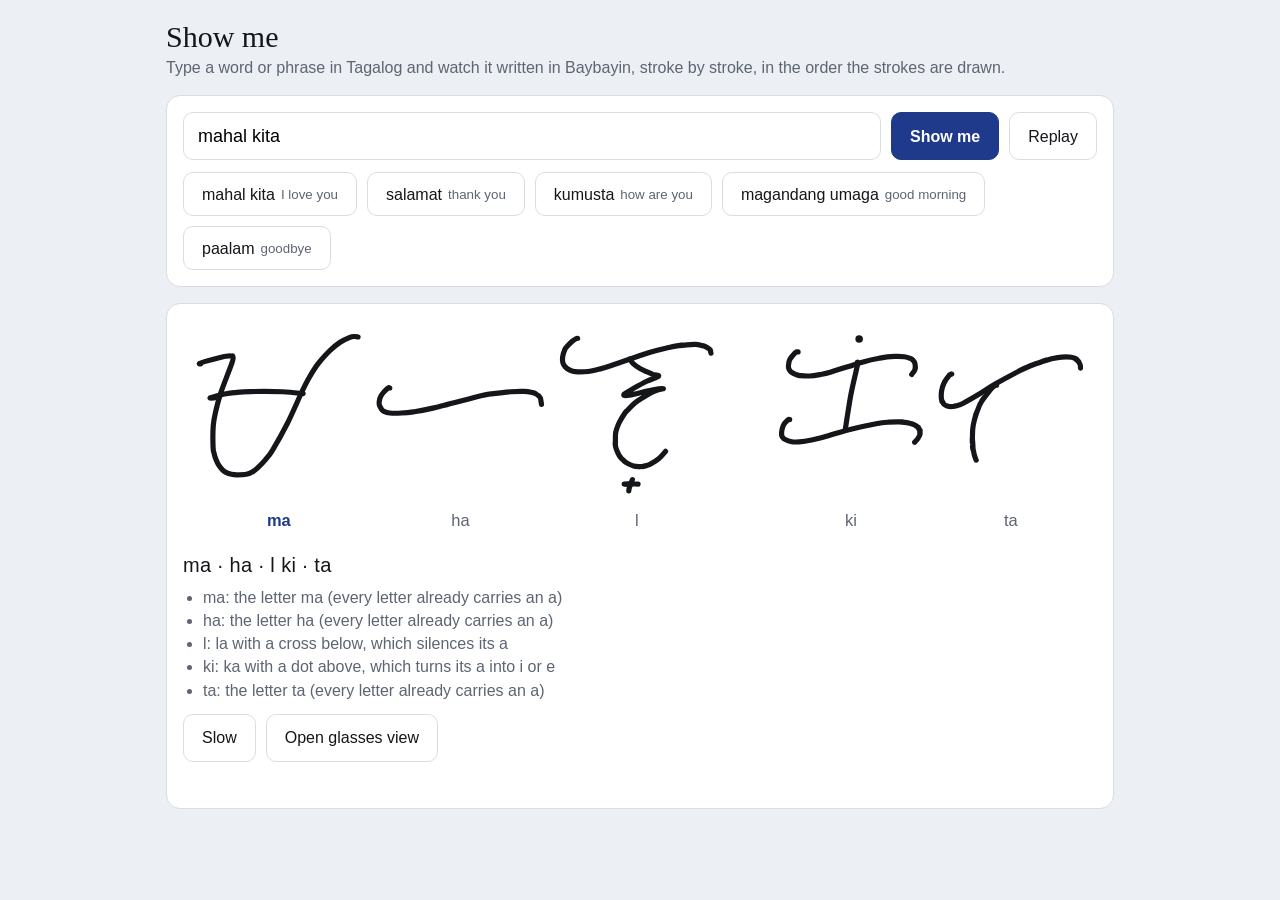
==== animate.html @ d92721c3 "Glasses try screen: big code, Marina's pairing note, Check my work" ====
<!doctype html>
<html lang="en">
<head>
<meta charset="utf-8">
<meta name="viewport" content="width=device-width, initial-scale=1, viewport-fit=cover">
<title>Sulat · Show me</title>
<script>
  // Runs before anything is drawn, so the glasses never flash the light page layout.
  if (/[?&]view=glasses(&|$)/.test(window.location.search)) { document.documentElement.className += ' glasses'; }
</script>
<style>
  :root {
    --page: #eceff3;
    --card: #ffffff;
    --ink: #14161a;
    --quiet: #5d6572;
    --line: #d9dde3;
    --accent: #1f3a8a;
  }
  * { box-sizing: border-box; }
  html, body { margin: 0; }
  body {
    background: var(--page);
    color: var(--ink);
    font: 16px/1.45 -apple-system, BlinkMacSystemFont, "Segoe UI", Roboto, Helvetica, Arial, sans-serif;
  }
  .wrap {
    max-width: 980px;
    margin: 0 auto;
    padding: 16px;
    padding-left: max(16px, env(safe-area-inset-left));
    padding-right: max(16px, env(safe-area-inset-right));
  }
  h1 { margin: 4px 0 2px; font: 400 30px Georgia, "Times New Roman", serif; }
  .lede { margin: 0 0 16px; color: var(--quiet); }
  .card { background: var(--card); border: 1px solid var(--line); border-radius: 14px; padding: 16px; margin-bottom: 16px; }
  .row { display: flex; flex-wrap: wrap; gap: 10px; align-items: center; }
  input[type="text"] {
    flex: 1 1 260px;
    min-height: 48px;
    padding: 0 14px;
    font: inherit;
    font-size: 18px;
    border: 1px solid var(--line);
    border-radius: 10px;
  }
  button, .btn {
    font: inherit;
    min-height: 48px;
    padding: 0 18px;
    border-radius: 10px;
    border: 1px solid var(--line);
    background: #fff;
    color: var(--ink);
    cursor: pointer;
    text-decoration: none;
    display: inline-flex;
    align-items: center;
    touch-action: manipulation;
  }
  button.primary { background: var(--accent); border-color: var(--accent); color: #fff; font-weight: 600; }
  button[aria-pressed="true"] { box-shadow: inset 0 0 0 2px var(--accent); border-color: var(--accent); }
  button:focus-visible, input:focus-visible, .btn:focus-visible { outline: 3px solid var(--accent); outline-offset: 2px; }
  .starters { margin-top: 12px; }
  .starters button { min-height: 44px; }
  .starters small { color: var(--quiet); margin-left: 6px; }
  #stage svg { display: block; width: 100%; height: auto; max-height: 340px; color: var(--ink); }
  #stage .label { fill: var(--quiet); font-family: -apple-system, Helvetica, Arial, sans-serif; }
  #stage .label.active { fill: var(--accent); font-weight: 700; }
  #syllables { margin: 12px 0 4px; font-size: 20px; letter-spacing: 0.02em; }
  #breakdown { margin: 6px 0 0; padding-left: 20px; color: var(--quiet); }
  #status { min-height: 1.4em; color: var(--quiet); margin: 8px 0 0; }

  /* Glasses view: 600x600, black is see-through on the Display. Lines, not fills.
     Fonts are local files so Show me never needs the network beyond the pack. */
  @font-face { font-family: 'Figtree'; src: url('fonts/figtree.woff2') format('woff2'); font-weight: 300 900; font-display: swap; }
  @font-face { font-family: 'Caveat'; src: url('fonts/caveat.woff2') format('woff2'); font-weight: 400 700; font-display: swap; }
  html.glasses, html.glasses body { background: #000; color: #F5ECD7; }
  html.glasses .wrap { display: none; }
  #lens { display: none; }
  html.glasses #lens {
    display: flex;
    flex-direction: column;
    justify-content: space-between;
    gap: 10px;
    box-sizing: border-box;
    width: min(100vw, 600px);
    height: min(100vh, 600px);
    margin: 0 auto;
    padding: 22px 30px;
    font-family: Figtree, system-ui, -apple-system, "Segoe UI", sans-serif;
    color: #F5ECD7;
  }
  #lensTop { display: flex; justify-content: space-between; align-items: center; min-height: 40px; }
  #lensLogo { height: 40px; width: auto; display: block; opacity: 0.92; }
  #lensGloss { font-size: 20px; white-space: nowrap; }
  #lensPhrase { color: #FFFFFF; font-weight: 700; text-transform: uppercase; letter-spacing: 0.04em; }
  #lensGloss .sep { margin: 0 10px; color: rgba(245,236,215,0.45); }
  #lensMeaning { color: rgba(245,236,215,0.75); }
  #lensChips { display: flex; justify-content: center; align-items: center; gap: 6px; }
  .chip {
    height: 38px; min-width: 38px; padding: 0 8px; box-sizing: border-box; border-radius: 9px;
    display: flex; align-items: center; justify-content: center;
    font-size: 20px; font-weight: 600;
    border: 2px solid rgba(245,236,215,0.4); color: rgba(245,236,215,0.4);
  }
  .chip.done { border-color: #C5E3A1; color: #C5E3A1; }
  .chip.cur { border: 3px solid #F5ECD7; border-bottom: 6px solid #FF8E72; color: #F5ECD7; font-weight: 700; }
  .chipGap { width: 8px; flex: none; }
  #lensWord { font-size: 30px; font-weight: 600; text-wrap: balance; }
  #lensCount { font-size: 24px; }
  #lensStage { flex: 1 1 auto; min-height: 0; display: flex; align-items: center; justify-content: center; }
  #lensStage svg { display: block; width: 100%; height: 100%; max-height: 280px; color: #F5ECD7; }
  #lensStage .mark { color: #FF8E72; }
  #lensLabel { display: flex; flex-direction: column; align-items: center; gap: 4px; text-align: center; }
  #lensSyl { font-size: 44px; font-weight: 700; line-height: 1; color: #FFFFFF; }
  #lensNote { font-size: 22px; line-height: 1.3; color: rgba(245,236,215,0.88); min-height: 1.3em; }
  #lensNote .hl { color: #FF8E72; font-weight: 600; }
  #lensBottom { display: flex; justify-content: center; align-items: flex-start; gap: 12px; }
  .key, #lensReplay { width: 96px; display: flex; flex-direction: column; align-items: center; gap: 6px; }
  .key .cap, #lensReplay .cap {
    width: 64px; height: 40px; box-sizing: border-box; border-radius: 10px;
    display: flex; align-items: center; justify-content: center;
    font-size: 22px; color: #F5ECD7; border: 2px solid rgba(245,236,215,0.5);
    transition: border-color 0.15s, color 0.15s, box-shadow 0.15s;
  }
  #lensReplay .cap { font-size: 17px; font-weight: 700; }
  .key .lbl, #lensReplay .lbl { font-size: 18px; color: rgba(245,236,215,0.8); white-space: nowrap; transition: color 0.15s; }
  .key.off { visibility: hidden; }
  /* The one real button: Enter (or Neural Band Select) always presses it. */
  #lensReplay { background: transparent; border: 0; padding: 0; margin: 0; font: inherit; cursor: pointer; }
  #lensReplay:focus, #lensReplay:focus-visible { outline: none; }
  #lensReplay:disabled { opacity: 0.55; cursor: default; }
  /* Gold flashes on the key you just pressed. */
  .key.pressed .cap, #lensReplay.pressed .cap { border-color: #F6C85C; color: #F6C85C; box-shadow: 0 0 0 3px rgba(246,200,92,0.28); }
  .key.pressed .lbl, #lensReplay.pressed .lbl { color: #F6C85C; }
  /* Try screen: write it on paper, pair the phone, press Enter. */
  #lensWord .tok { color: #FF8E72; }
  #lensPair { display: none; align-items: flex-end; gap: 12px; }
  #lensPair img { width: 104px; height: auto; display: block; flex: none; }
  #lensPair p { margin: 0 0 12px; flex: 1; padding: 12px 16px; border: 2px solid #C5E3A1; border-radius: 20px 20px 20px 4px; font-size: 21px; line-height: 1.3; }
  #lensPair p span { display: block; white-space: nowrap; }
  #lensCode { display: none; justify-content: center; gap: 10px; }
  .digit { width: 84px; height: 96px; box-sizing: border-box; border: 3px solid #F5ECD7; border-radius: 14px; display: flex; align-items: center; justify-content: center; font-size: 64px; font-weight: 700; color: #FFFFFF; }
  #lensCode.long .digit { width: 58px; height: 80px; font-size: 44px; }
  #lens[data-mode="try"] #lensPair, #lens[data-mode="try"] #lensCode { display: flex; }
  #lens[data-mode="try"] #lensCount, #lens[data-mode="try"] #lensStage { display: none; }
  /* Each mode shows only what it needs. */
  #lens[data-mode="show"] #lensWord, #lens[data-mode="show"] #lensCount { display: none; }
  #lens:not([data-mode="show"]) #lensSyl { display: none; }
</style>
</head>
<body>
<div class="wrap">
  <h1>Show me</h1>
  <p class="lede">Type a word or phrase in Tagalog and watch it written in Baybayin, stroke by stroke, in the order the strokes are drawn.</p>

  <div class="card">
    <div class="row">
      <label for="phrase" style="position:absolute;left:-9999px">Phrase</label>
      <input id="phrase" type="text" value="mahal kita" autocomplete="off" autocapitalize="off" spellcheck="false">
      <button id="go" type="button" class="primary">Show me</button>
      <button id="replay" type="button">Replay</button>
    </div>
    <div class="row starters" id="starters"></div>
  </div>

  <div class="card">
    <div id="stage" aria-live="polite"></div>
    <p id="syllables"></p>
    <ul id="breakdown"></ul>
    <div class="row" style="margin-top:12px">
      <button id="slow" type="button" aria-pressed="false">Slow</button>
      <a id="lensLink" class="btn" href="#">Open glasses view</a>
    </div>
    <p id="status" role="status"></p>
  </div>
</div>

<div id="lens" aria-live="polite" data-mode="show">
  <div id="lensTop">
    <img id="lensLogo" src="img/wordmark-cream.png" alt="Sulat">
    <span id="lensGloss"><span id="lensPhrase"></span><span class="sep">|</span><span id="lensMeaning"></span></span>
  </div>
  <div id="lensChips" aria-label="Progress through the phrase"></div>
  <div id="lensWord"></div>
  <div id="lensCount"></div>
  <div id="lensPair">
    <img src="img/marina-lens.webp" alt="Marina">
    <p><span>Type this code on your phone.</span><span>When its camera is on, press Enter.</span></p>
  </div>
  <div id="lensCode" aria-label="Phone code"></div>
  <div id="lensStage"></div>
  <div id="lensLabel"><span id="lensSyl"></span><div id="lensNote"></div></div>
  <div id="lensBottom">
    <div class="key" id="keyUp"><span class="cap">&#8593;</span><span class="lbl">Phrases</span></div>
    <div class="key" id="keyDown"><span class="cap">&#8595;</span><span class="lbl">Write it</span></div>
    <div class="key" id="keyLeft"><span class="cap">&#8592;</span><span class="lbl">Prev</span></div>
    <button id="lensReplay" type="button"><span class="cap">Enter</span><span class="lbl" id="lensReplayLabel">Replay</span></button>
    <div class="key" id="keyRight"><span class="cap">&#8594;</span><span class="lbl">Next</span></div>
  </div>
  <div id="lensHint" hidden></div>
</div>

<script src="sulat-engine.js"></script>
<script>
(function () {
  'use strict';

  var STARTERS = [
    { text: 'mahal kita', en: 'I love you' },
    { text: 'salamat', en: 'thank you' },
    { text: 'kumusta', en: 'how are you' },
    { text: 'magandang umaga', en: 'good morning' },
    { text: 'paalam', en: 'goodbye' }
  ];

  // Built with Muse Code: Tagalog voice clips recorded by my mother.
  // Sound never blocks the lesson: a failed play is silently ignored.
  var AUDIO_PHRASES = { 'mahal kita': 1, salamat: 1, kumusta: 1, 'magandang umaga': 1, paalam: 1 };
  function playAudio(name) {
    try {
      var p = new Audio('audio/' + name + '.mp3').play();
      if (p && p.catch) { p.catch(function () { /* no sound: keep going */ }); }
    } catch (e) { /* audio unsupported: keep going */ }
  }
  function playPhrase(text) {
    var key = String(text || '').toLowerCase().trim().replace(/\s+/g, ' ');
    if (AUDIO_PHRASES[key]) { playAudio(key.replace(/ /g, '-')); }
  }
  var lastPhraseAudio = '';
  function playPhraseOnce(text) {
    var key = String(text || '').toLowerCase().trim().replace(/\s+/g, ' ');
    if (key && key !== lastPhraseAudio) { lastPhraseAudio = key; playPhrase(key); }
  }

  var params = new URLSearchParams(window.location.search);
  var glasses = params.get('view') === 'glasses';
  document.documentElement.classList.toggle('glasses', glasses);

  var $ = function (id) { return document.getElementById(id); };
  var input = $('phrase');
  if (params.get('text')) { input.value = params.get('text'); }

  var pack = null;
  var ctrl = null;
  var words = [];
  var unitIndex = 0;
  var speed = params.get('speed') === 'slow' ? 0.55 : (glasses ? 0.7 : 1);
  $('slow').setAttribute('aria-pressed', speed < 1 ? 'true' : 'false');

  function status(msg) { $('status').textContent = msg; }

  // Built with Muse Code: glasses loop. The lenses never touch the network for
  // anything but this room: they post a capture command, the desk phone answers.
  var lensMode = 'show'; // show | try | checking | verdict
  var lensTimer = 0;
  var pendingCmd = null;
  var tryTok = '';
  var roomCode = null;
  if (glasses) {
    var qroom = params.get('room');
    if (qroom && /^[A-Za-z0-9]{4,8}$/.test(qroom)) {
      roomCode = qroom.toUpperCase();
      try { window.localStorage.setItem('sulat.room', roomCode); } catch (e) { /* private mode */ }
    } else {
      try { roomCode = window.localStorage.getItem('sulat.room'); } catch (e) { roomCode = null; }
      if (roomCode) { roomCode = String(roomCode).toUpperCase(); }
      if (!roomCode || !/^[A-Z0-9]{4,8}$/.test(roomCode)) { roomCode = null; }
    }
    if (!roomCode) {
      roomCode = String(Math.floor(1000 + Math.random() * 9000));
      try { window.localStorage.setItem('sulat.room', roomCode); } catch (e) { /* private mode */ }
    }
  }

  function highlighter(labels) {
    return function (i) {
      labels().forEach(function (n, k) { n.classList.toggle('active', k === i); });
    };
  }

  function updateLensLink() {
    var q = new URLSearchParams({ view: 'glasses', text: input.value });
    if (speed < 1) { q.set('speed', 'slow'); }
    $('lensLink').href = '?' + q.toString();
  }

  function renderPhrase() {
    if (!pack) { return; }
    words = Sulat.syllabify(input.value);
    updateLensLink();
    if (!words.length) { $('stage').innerHTML = ''; $('syllables').textContent = ''; $('breakdown').innerHTML = ''; return; }
    var lay = Sulat.layout(pack, words);
    var c = null;
    c = Sulat.render($('stage'), pack, lay, {
      labels: true,
      ariaLabel: input.value + ' in Baybayin',
      onGlyph: highlighter(function () { return c ? c.labels : []; })
    });
    ctrl = c;

    $('syllables').textContent = words.map(function (w) {
      return w.tokens.map(function (t) { return t.text; }).join(' · ');
    }).join('   ');
    var list = $('breakdown');
    list.innerHTML = '';
    words.forEach(function (w) {
      w.tokens.forEach(function (t) {
        var li = document.createElement('li');
        li.textContent = Sulat.describe(t);
        list.appendChild(li);
      });
    });
    status(lay.missing.length ? 'Missing from the stroke pack: ' + lay.missing.join(', ') : '');
    ctrl.play({ speed: speed });
    playPhrase(input.value);
  }

  // On the glasses each syllable gets its own screen, so it stays large and learners can follow.
  function lensUnits() {
    var out = [];
    words.forEach(function (w, wi) {
      w.tokens.forEach(function (t) { out.push({ word: w.text, wi: wi, tok: t }); });
    });
    return out;
  }

  // Glasses header: the phrase's meaning, the syllable chips, and a plain note that highlights the mark.
  function glossFor(text) {
    var key = String(text || '').toLowerCase().trim().replace(/\s+/g, ' ');
    for (var k = 0; k < STARTERS.length; k++) { if (STARTERS[k].text === key) { return STARTERS[k].en; } }
    return '';
  }
  function renderChips(units, idx) {
    var box = $('lensChips');
    box.innerHTML = '';
    units.forEach(function (un, k) {
      if (k > 0 && un.wi !== units[k - 1].wi) {
        var gap = document.createElement('span');
        gap.className = 'chipGap';
        box.appendChild(gap);
      }
      var c = document.createElement('span');
      c.className = 'chip' + (k < idx ? ' done' : (k === idx ? ' cur' : ''));
      c.textContent = un.tok.text;
      box.appendChild(c);
    });
  }
  function noteHtml(tok) {
    var t = Sulat.describe(tok).replace(/^[^:]*:\s*/, '');
    return escLensTip(t).replace(/(dot above|dot below|cross below)/, '<span class="hl">$1</span>');
  }

  function renderLensUnit() {
    if (!pack) { return; }
    words = Sulat.syllabify(input.value);
    var units = lensUnits();
    if (!units.length) { return; }
    unitIndex = (unitIndex + units.length) % units.length;
    lensMode = 'show';
    clearTimeout(lensTimer);
    var u = units[unitIndex];
    $('lensWord').textContent = u.word;
    $('lensCount').textContent = (unitIndex + 1) + ' / ' + units.length;
    renderChips(units, unitIndex);
    $('lensPhrase').textContent = String(input.value || '').trim();
    $('lensMeaning').textContent = glossFor(input.value);
    $('lensGloss').querySelector('.sep').hidden = !glossFor(input.value);
    $('lensSyl').textContent = u.tok.text;
    $('lensNote').innerHTML = noteHtml(u.tok);
    var lay = Sulat.layout(pack, [{ text: u.tok.text, tokens: [u.tok] }], { pad: 90 });
    var lensInk = Math.max(26, Math.min(60, lay.viewBox[2] / 80));
    ctrl = Sulat.render($('lensStage'), pack, lay, {
      labels: false,
      ink: lensInk,
      dotInk: lensInk * 1.3,
      ariaLabel: u.tok.text + ' in Baybayin'
    });
    ctrl.play({ speed: speed });
    playPhraseOnce(input.value);
    setLensUI();
  }

  function replay() { if (ctrl) { ctrl.play({ speed: speed }); } playPhrase(input.value); }

  // Built with Muse Code: the Replay button follows the lens mode, so Enter
  // (or Neural Band Select) always presses the focused button for this screen.
  var LEGEND = {
    show: { up: 'Phrases', down: 'Write it', left: 'Prev', right: 'Next' },
    try: { up: 'Show me', down: '', left: 'Watch again', right: 'Next' },
    checking: { up: '', down: '', left: 'Back', right: '' },
    verdict: { up: '', down: '', left: 'Watch again', right: 'Next' }
  };
  function setKey(id, label) {
    var k = $(id);
    k.classList.toggle('off', !label);
    k.querySelector('.lbl').textContent = label || '';
  }
  var KEY_IDS = { ArrowUp: 'keyUp', ArrowDown: 'keyDown', ArrowLeft: 'keyLeft', ArrowRight: 'keyRight', Enter: 'lensReplay', ' ': 'lensReplay' };
  function flashKey(k) {
    var el = KEY_IDS[k] ? $(KEY_IDS[k]) : null;
    if (!el) { return; }
    el.classList.add('pressed');
    clearTimeout(el.__flash);
    el.__flash = setTimeout(function () { el.classList.remove('pressed'); }, 320);
  }
  function setLensUI() {
    var b = $('lensReplay');
    var lab = $('lensReplayLabel');
    $('lens').setAttribute('data-mode', lensMode);
    if (lensMode === 'checking') { lab.textContent = 'Checking…'; b.disabled = true; }
    else {
      b.disabled = false;
      lab.textContent = lensMode === 'try' ? 'Check my work' : (lensMode === 'verdict' ? 'Check again' : 'Replay');
    }
    var L = LEGEND[lensMode] || LEGEND.show;
    setKey('keyUp', L.up); setKey('keyDown', L.down); setKey('keyLeft', L.left); setKey('keyRight', L.right);
    b.focus();
  }

  function escLensTip(s) {
    return String(s).replace(/&/g, '&amp;').replace(/</g, '&lt;').replace(/>/g, '&gt;');
  }

  // Verdicts may pair praise with a fix ("Lovely ki!", "Dot sits left.").
  // Show the fix first so the learner sees what to change.
  var LENS_PRAISE = /\b(lovely|great|nice|perfect|beautiful|wonderful|excellent|good job|well done)\b|!\s*$/i;
  function orderTips(tips) {
    var fix = [], kind = [];
    (tips || []).filter(function (t) { return typeof t === 'string' && t.trim(); }).slice(0, 2).forEach(function (t) {
      ((LENS_PRAISE.test(t)) ? kind : fix).push(t);
    });
    return fix.concat(kind);
  }

  // "Now you try" for the current syllable: the learner writes on paper under
  // the desk camera and presses to check. Enter posts a capture command; the
  // phone answers in the room and the lenses poll for it.
  function currentTok() {
    words = Sulat.syllabify(input.value);
    var units = lensUnits();
    if (!units.length) { return null; }
    unitIndex = (unitIndex + units.length) % units.length;
    return units[unitIndex].tok.text;
  }

  function setTryTitle(tok) {
    $('lensWord').innerHTML = 'Write <span class="tok">' + escLensTip(tok) + '</span> on paper';
  }
  function renderCode(code) {
    var box = $('lensCode');
    box.innerHTML = '';
    box.classList.toggle('long', String(code).length > 4);
    box.setAttribute('aria-label', 'Phone code ' + code);
    String(code).split('').forEach(function (ch) {
      var d = document.createElement('span');
      d.className = 'digit';
      d.textContent = ch;
      box.appendChild(d);
    });
  }

  function openTry() {
    if (!pack) { return; }
    var text = currentTok();
    if (!text) { return; }
    clearTimeout(lensTimer);
    if (ctrl) { try { ctrl.stop(); } catch (e) { /* already stopped */ } }
    tryTok = text;
    lensMode = 'try';
    $('lensStage').innerHTML = '';
    setTryTitle(text);
    $('lensCount').textContent = 'Phone code: ' + roomCode;
    renderCode(roomCode);
    $('lensNote').textContent = '';
    setLensUI();
  }

  function postCapture(text) {
    lensMode = 'checking';
    clearTimeout(lensTimer);
    $('lensWord').textContent = 'Checking…';
    $('lensNote').textContent = '';
    setLensUI();
    fetch('/api/room', {
      method: 'POST',
      headers: { 'Content-Type': 'application/json' },
      body: JSON.stringify({ code: roomCode, action: 'capture', target: text })
    }).then(function (res) {
      return res.ok ? res.json() : Promise.reject(new Error('room ' + res.status));
    }).then(function (data) {
      if (!data || !data.command) { throw new Error('no command'); }
      pendingCmd = data.command;
      tryTok = data.command.target || text;
      pollLens(90);
    }).catch(function () {
      lensMode = 'try';
      setTryTitle(tryTok);
      $('lensNote').textContent = 'Room unreachable. Enter to try again.';
      setLensUI();
    });
  }

  function pollLens(left) {
    clearTimeout(lensTimer);
    if (!pendingCmd) { return; }
    if (left <= 0) {
      lensMode = 'try';
      $('lensNote').textContent = 'No answer from the phone. Is desk camera on?';
      setLensUI();
      return;
    }
    var want = pendingCmd ? pendingCmd.id : null;
    lensTimer = setTimeout(function () {
      fetch('/api/room?code=' + encodeURIComponent(roomCode), { cache: 'no-store' }).then(function (res) {
        return res.ok ? res.json() : null;
      }).then(function (room) {
        if (lensMode !== 'checking' || !pendingCmd || pendingCmd.id !== want) { return; }
        if (room && room.result && room.result.id === want) { showVerdict(room.result); }
        else { pollLens(left - 1); }
      }).catch(function () { if (lensMode === 'checking') { pollLens(left - 1); } });
    }, 1000);
  }

  function showVerdict(found) {
    if (lensMode !== 'checking') { return; }
    clearTimeout(lensTimer);
    lensMode = 'verdict';
    $('lensWord').textContent = found.verdict === 'good' ? 'Magaling!'
      : (found.verdict === 'almost' ? 'Almost' : 'Try again');
    var shown = found.verdict === 'good'
      ? orderTips(found.tips).slice(0, 1)
      : orderTips(found.tips);
    $('lensNote').innerHTML = shown.map(escLensTip).join('<br>');
    if (found.verdict === 'good') { playAudio('magaling'); }
    setLensUI();
  }

  function go(url) {
    if (window.__sulatNav) { window.__sulatNav(url); } else { window.location.replace(url); }
  }

  STARTERS.forEach(function (s) {
    var b = document.createElement('button');
    b.type = 'button';
    b.innerHTML = '';
    b.appendChild(document.createTextNode(s.text));
    var sm = document.createElement('small');
    sm.textContent = s.en;
    b.appendChild(sm);
    b.addEventListener('click', function () { input.value = s.text; renderPhrase(); });
    $('starters').appendChild(b);
  });

  $('go').addEventListener('click', renderPhrase);
  $('replay').addEventListener('click', replay);
  $('lensReplay').addEventListener('click', function () {
    if (lensMode === 'show') { replay(); }
    else if (lensMode === 'checking') { /* ignore while checking */ }
    else {
      var text = currentTok() || tryTok;
      if (text) { postCapture(text); }
    }
  });
  $('slow').addEventListener('click', function () {
    speed = speed < 1 ? 1 : 0.55;
    $('slow').setAttribute('aria-pressed', speed < 1 ? 'true' : 'false');
    updateLensLink();
    replay();
  });
  input.addEventListener('keydown', function (e) {
    if (e.key === 'Enter') { e.preventDefault(); renderPhrase(); }
  });
  input.addEventListener('input', updateLensLink);

  // The Neural Band arrives as arrow keys and Enter.
  document.addEventListener('keydown', function (e) {
    if (e.target === input) { return; }
    if (glasses) { flashKey(e.key); }
    if (glasses) {
      if (e.key === 'ArrowRight') { e.preventDefault(); unitIndex += 1; renderLensUnit(); }
      else if (e.key === 'ArrowLeft') {
        e.preventDefault();
        if (lensMode === 'show') { unitIndex -= 1; }
        renderLensUnit();
      }
      else if (e.key === 'ArrowDown') { e.preventDefault(); openTry(); }
      else if (e.key === 'ArrowUp') { e.preventDefault(); if (lensMode === 'show') { go('index.html'); } else { renderLensUnit(); } }
      else if ((e.key === 'Enter' || e.key === ' ') && e.target !== $('lensReplay')) {
        e.preventDefault();
        if (lensMode === 'show') { replay(); }
        else if (lensMode === 'checking') { /* ignore while checking */ }
        else {
          var text = currentTok() || tryTok;
          if (text) { postCapture(text); }
        }
      }
    } else if (e.key === 'Enter' && e.target === document.body) {
      e.preventDefault();
      replay();
    }
  });

  Sulat.loadPack('packs/baybayin.json').then(function (p) {
    pack = p;
    if (glasses) { renderLensUnit(); } else { renderPhrase(); }
  }).catch(function (err) {
    var msg = 'Couldn’t load packs/baybayin.json. Open this page from your Sulat site, not as a local file. (' + err.message + ')';
    if (glasses) { $('lensWord').textContent = msg; } else { status(msg); }
  });
})();
</script>
</body>
</html>
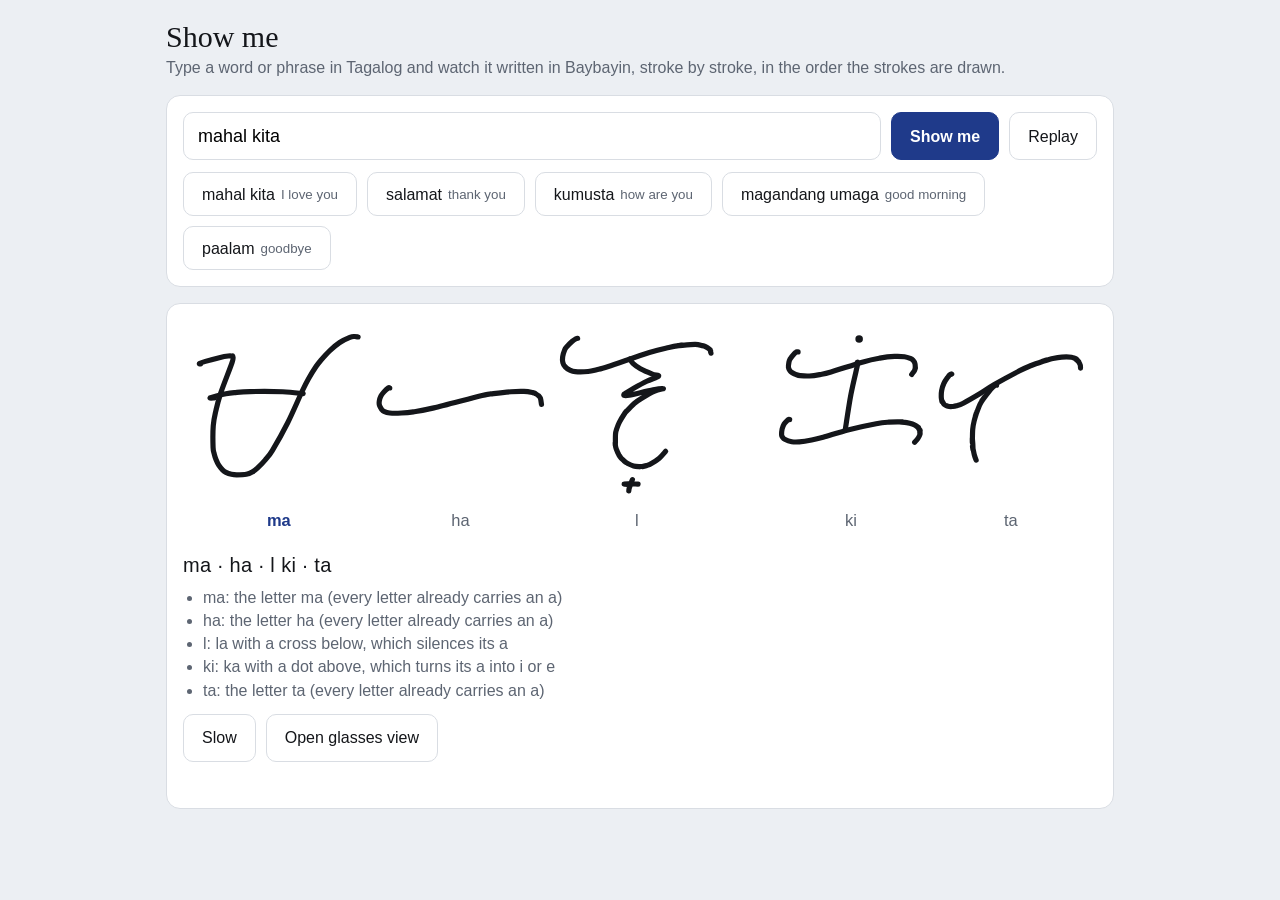
==== commit f65c2c58: "Glasses verdict screen, new pairing wording, keys no longer collide" ====
--- a/animate.html
+++ b/animate.html
@@ -116,8 +116,8 @@
   #lensSyl { font-size: 44px; font-weight: 700; line-height: 1; color: #FFFFFF; }
   #lensNote { font-size: 22px; line-height: 1.3; color: rgba(245,236,215,0.88); min-height: 1.3em; }
   #lensNote .hl { color: #FF8E72; font-weight: 600; }
-  #lensBottom { display: flex; justify-content: center; align-items: flex-start; gap: 12px; }
-  .key, #lensReplay { width: 96px; display: flex; flex-direction: column; align-items: center; gap: 6px; }
+  #lensBottom { display: flex; justify-content: center; align-items: flex-start; gap: 14px; }
+  .key, #lensReplay { min-width: 96px; display: flex; flex-direction: column; align-items: center; gap: 6px; }
   .key .cap, #lensReplay .cap {
     width: 64px; height: 40px; box-sizing: border-box; border-radius: 10px;
     display: flex; align-items: center; justify-content: center;
@@ -126,7 +126,7 @@
   }
   #lensReplay .cap { font-size: 17px; font-weight: 700; }
   .key .lbl, #lensReplay .lbl { font-size: 18px; color: rgba(245,236,215,0.8); white-space: nowrap; transition: color 0.15s; }
-  .key.off { visibility: hidden; }
+  .key.off { display: none; }
   /* The one real button: Enter (or Neural Band Select) always presses it. */
   #lensReplay { background: transparent; border: 0; padding: 0; margin: 0; font: inherit; cursor: pointer; }
   #lensReplay:focus, #lensReplay:focus-visible { outline: none; }
@@ -136,6 +136,7 @@
   .key.pressed .lbl, #lensReplay.pressed .lbl { color: #F6C85C; }
   /* Try screen: write it on paper, pair the phone, press Enter. */
   #lensWord .tok { color: #FF8E72; }
+  #lens[data-mode="try"] #lensWord { text-align: center; }
   #lensPair { display: none; align-items: flex-end; gap: 12px; }
   #lensPair img { width: 104px; height: auto; display: block; flex: none; }
   #lensPair p { margin: 0 0 12px; flex: 1; padding: 12px 16px; border: 2px solid #C5E3A1; border-radius: 20px 20px 20px 4px; font-size: 21px; line-height: 1.3; }
@@ -145,6 +146,44 @@
   #lensCode.long .digit { width: 58px; height: 80px; font-size: 44px; }
   #lens[data-mode="try"] #lensPair, #lens[data-mode="try"] #lensCode { display: flex; }
   #lens[data-mode="try"] #lensCount, #lens[data-mode="try"] #lensStage { display: none; }
+  /* Checking: Marina reads your page while the sampaguita breathes. */
+  #lensWait { display: none; flex-direction: column; align-items: center; gap: 8px; text-align: center; }
+  #lens[data-mode="checking"] #lensWait { display: flex; }
+  #lens[data-mode="checking"] #lensWord, #lens[data-mode="checking"] #lensCount,
+  #lens[data-mode="checking"] #lensStage, #lens[data-mode="checking"] #lensLabel { display: none; }
+  .bloom { position: relative; width: 200px; height: 200px; }
+  .bloom img { position: absolute; left: 25px; top: 32px; width: 150px; height: auto; display: block; animation: breathe 3.2s ease-in-out infinite; transform-origin: 50% 55%; }
+  .bloom svg { position: absolute; left: 0; top: 0; width: 200px; height: 200px; animation: orbit 9s linear infinite; transform-origin: 100px 100px; }
+  @keyframes breathe { 0%, 100% { transform: scale(0.94); opacity: 0.82; } 50% { transform: scale(1.03); opacity: 1; } }
+  @keyframes orbit { to { transform: rotate(360deg); } }
+  @media (prefers-reduced-motion: reduce) { .bloom img, .bloom svg { animation: none; } }
+  #waitHead { font-family: Caveat, Figtree, cursive; font-size: 46px; font-weight: 700; line-height: 1; color: #F5ECD7; }
+  #waitStep { font-size: 22px; color: rgba(245,236,215,0.88); min-height: 1.3em; }
+  #waitHint { font-size: 18px; color: rgba(245,236,215,0.6); }
+  /* Verdict: Marina answers. Green = right, gold = almost, red = try again. */
+  #lensVerdict { display: none; align-items: center; gap: 18px; }
+  #lens[data-mode="verdict"] #lensVerdict { display: flex; }
+  #lens[data-mode="verdict"] #lensWord, #lens[data-mode="verdict"] #lensCount,
+  #lens[data-mode="verdict"] #lensStage, #lens[data-mode="verdict"] #lensLabel { display: none; }
+  #lensVerdict > img { width: 170px; height: auto; display: block; flex: none; }
+  .vcol { display: flex; flex-direction: column; gap: 10px; min-width: 0; }
+  .vheadwrap { position: relative; }
+  #vHead { font-family: Caveat, Figtree, cursive; font-size: 84px; font-weight: 700; line-height: 0.9; display: inline-block; white-space: nowrap; }
+  #vHead.good { color: #C5E3A1; }
+  #vHead.almost { color: #F6C85C; }
+  #vHead.retry { color: #FF8E72; }
+  #vHead.pop { animation: pop 0.7s cubic-bezier(.2,.9,.3,1.2) both; transform-origin: left center; }
+  @keyframes pop { 0% { transform: scale(0.6); opacity: 0; } 60% { transform: scale(1.08); opacity: 1; } 100% { transform: scale(1); } }
+  #vTips { font-size: 22px; line-height: 1.35; color: rgba(245,236,215,0.9); }
+  /* A sampaguita opens over the word and sprays gold pollen (right answers only). */
+  #vBurst { position: absolute; right: 52px; top: -6px; width: 0; height: 0; display: none; pointer-events: none; }
+  #vBurst.on { display: block; }
+  #vBurst img { position: absolute; left: -30px; top: -26px; width: 60px; height: auto; animation: bloomin 3.4s ease-out infinite; transform-origin: 50% 50%; }
+  #vBurst .spray { position: absolute; left: 0; top: 0; width: var(--d, 6px); height: var(--d, 6px); margin: calc(var(--d, 6px) / -2) 0 0 calc(var(--d, 6px) / -2); border-radius: 50%; background: #F6C85C; box-shadow: 0 0 6px rgba(246,200,92,0.7); opacity: 0; animation: spray 3.4s cubic-bezier(.12,.75,.3,1) infinite; }
+  #vBurst .spray.petal { width: 13px; height: 6px; margin: -3px 0 0 -6px; border-radius: 6px / 5px; background: #F5ECD7; box-shadow: none; rotate: var(--r); }
+  @keyframes spray { 0% { transform: translate(0, 0) scale(0.3); opacity: 0; } 8% { opacity: 1; } 55% { opacity: 1; } 100% { transform: translate(var(--dx), var(--dy)) scale(1); opacity: 0; } }
+  @keyframes bloomin { 0% { transform: scale(0) rotate(-70deg); opacity: 0; } 28% { transform: scale(1.12) rotate(5deg); opacity: 1; } 38% { transform: scale(1) rotate(24deg); } 72% { transform: scale(1) rotate(80deg); opacity: 1; } 100% { transform: scale(1) rotate(115deg); opacity: 0; } }
+  @media (prefers-reduced-motion: reduce) { #vHead.pop, #vBurst img, #vBurst .spray { animation: none; } #vBurst .spray { opacity: 0; } }
   /* Each mode shows only what it needs. */
   #lens[data-mode="show"] #lensWord, #lens[data-mode="show"] #lensCount { display: none; }
   #lens:not([data-mode="show"]) #lensSyl { display: none; }
@@ -187,9 +226,25 @@
   <div id="lensCount"></div>
   <div id="lensPair">
     <img src="img/marina-lens.webp" alt="Marina">
-    <p><span>Type this code on your phone.</span><span>When its camera is on, press Enter.</span></p>
+    <p><span>Type this code on your phone.</span><span>When the camera is on,</span><span>press Enter to take a photo.</span></p>
   </div>
   <div id="lensCode" aria-label="Phone code"></div>
+  <div id="lensWait" role="status">
+    <div class="bloom" aria-hidden="true">
+      <img src="img/sampaguita-lens.webp" alt="">
+      <svg viewBox="0 0 200 200"><circle cx="100" cy="7" r="5" fill="#F6C85C"></circle><circle cx="178" cy="68" r="4" fill="#F6C85C" fill-opacity="0.75"></circle><circle cx="148" cy="181" r="3" fill="#F6C85C" fill-opacity="0.55"></circle><circle cx="46" cy="179" r="2.5" fill="#F6C85C" fill-opacity="0.4"></circle><circle cx="10" cy="74" r="2" fill="#F6C85C" fill-opacity="0.3"></circle></svg>
+    </div>
+    <div id="waitHead"></div>
+    <div id="waitStep"></div>
+    <div id="waitHint">Keep the paper still. Usually under a minute.</div>
+  </div>
+  <div id="lensVerdict" role="status">
+    <img src="img/marina-lens.webp" alt="Marina">
+    <div class="vcol">
+      <div class="vheadwrap"><span id="vHead"></span><div id="vBurst" aria-hidden="true"><img src="img/sampaguita-lens.webp" alt=""><span class="spray petal" style="--dx:55px;--dy:10px;--r:-3deg;animation-delay:0.69s"></span><span class="spray" style="--dx:73px;--dy:24px;--d:4px;animation-delay:0.65s"></span><span class="spray" style="--dx:44px;--dy:52px;--d:7px;animation-delay:0.61s"></span><span class="spray" style="--dx:40px;--dy:48px;--d:9px;animation-delay:0.66s"></span><span class="spray" style="--dx:31px;--dy:64px;--d:4px;animation-delay:0.69s"></span><span class="spray" style="--dx:8px;--dy:81px;--d:4px;animation-delay:0.74s"></span><span class="spray petal" style="--dx:-9px;--dy:68px;--r:99deg;animation-delay:0.66s"></span><span class="spray" style="--dx:-32px;--dy:82px;--d:5px;animation-delay:0.68s"></span><span class="spray" style="--dx:-41px;--dy:77px;--d:4px;animation-delay:0.63s"></span><span class="spray" style="--dx:-43px;--dy:41px;--d:5px;animation-delay:0.61s"></span><span class="spray" style="--dx:-71px;--dy:35px;--d:7px;animation-delay:0.71s"></span><span class="spray" style="--dx:-70px;--dy:12px;--d:5px;animation-delay:0.64s"></span><span class="spray petal" style="--dx:-56px;--dy:-7px;--r:200deg;animation-delay:0.68s"></span><span class="spray" style="--dx:-75px;--dy:-35px;--d:6px;animation-delay:0.70s"></span><span class="spray" style="--dx:-32px;--dy:-26px;--d:5px;animation-delay:0.67s"></span><span class="spray" style="--dx:-18px;--dy:-38px;--d:4px;animation-delay:0.67s"></span><span class="spray" style="--dx:1px;--dy:-38px;--d:6px;animation-delay:0.68s"></span><span class="spray" style="--dx:6px;--dy:-51px;--d:7px;animation-delay:0.67s"></span><span class="spray petal" style="--dx:14px;--dy:-37px;--r:285deg;animation-delay:0.64s"></span><span class="spray" style="--dx:36px;--dy:-22px;--d:6px;animation-delay:0.70s"></span><span class="spray" style="--dx:83px;--dy:-33px;--d:6px;animation-delay:0.72s"></span><span class="spray" style="--dx:89px;--dy:-5px;--d:7px;animation-delay:0.65s"></span></div></div>
+      <div id="vTips"></div>
+    </div>
+  </div>
   <div id="lensStage"></div>
   <div id="lensLabel"><span id="lensSyl"></span><div id="lensNote"></div></div>
   <div id="lensBottom">
@@ -405,14 +460,47 @@
     clearTimeout(el.__flash);
     el.__flash = setTimeout(function () { el.classList.remove('pressed'); }, 320);
   }
+  var waitTimers = [];
+  function stopWaitSteps() { waitTimers.forEach(clearTimeout); waitTimers = []; }
+  function startWaitSteps(tok) {
+    stopWaitSteps();
+    $('waitHead').textContent = 'Marina is reading your ' + tok;
+    var steps = [[0, 'Lifting your page…'], [6000, 'Reading your strokes…'], [14000, 'Comparing it with ' + tok + '…'], [28000, 'Almost there…']];
+    steps.forEach(function (st) {
+      waitTimers.push(setTimeout(function () { if (lensMode === 'checking') { $('waitStep').textContent = st[1]; } }, st[0]));
+    });
+  }
+  var lastVerdict = null;
+  function nextLabel() {
+    var units = lensUnits();
+    if (!units.length) { return 'Next glyph'; }
+    var nx = units[unitIndex + 1];
+    return nx ? 'Next: ' + nx.tok.text : 'Finish';
+  }
+  // Enter always presses the lens button; this is what the button does in each mode.
+  function lensPrimary() {
+    if (lensMode === 'show') { replay(); return; }
+    if (lensMode === 'checking') { return; } // ignore while checking
+    if (lensMode === 'verdict' && lastVerdict === 'good') {
+      var units = lensUnits();
+      if (unitIndex + 1 >= units.length) { go('index.html'); return; }
+      unitIndex += 1;
+      renderLensUnit();
+      return;
+    }
+    var text = currentTok() || tryTok;
+    if (text) { postCapture(text); }
+  }
   function setLensUI() {
     var b = $('lensReplay');
     var lab = $('lensReplayLabel');
     $('lens').setAttribute('data-mode', lensMode);
+    if (lensMode === 'checking') { startWaitSteps(tryTok); } else { stopWaitSteps(); }
     if (lensMode === 'checking') { lab.textContent = 'Checking…'; b.disabled = true; }
     else {
       b.disabled = false;
-      lab.textContent = lensMode === 'try' ? 'Check my work' : (lensMode === 'verdict' ? 'Check again' : 'Replay');
+      lab.textContent = lensMode === 'try' ? 'Check my work'
+        : (lensMode === 'verdict' ? (lastVerdict === 'good' ? nextLabel() : 'Check again') : 'Replay');
     }
     var L = LEGEND[lensMode] || LEGEND.show;
     setKey('keyUp', L.up); setKey('keyDown', L.down); setKey('keyLeft', L.left); setKey('keyRight', L.right);
@@ -528,12 +616,27 @@
     clearTimeout(lensTimer);
     lensMode = 'verdict';
     $('lensWord').textContent = found.verdict === 'good' ? 'Magaling!'
-      : (found.verdict === 'almost' ? 'Almost' : 'Try again');
+      : (found.verdict === 'almost' ? 'Almost!' : 'Try again');
     var shown = found.verdict === 'good'
       ? orderTips(found.tips).slice(0, 1)
       : orderTips(found.tips);
     $('lensNote').innerHTML = shown.map(escLensTip).join('<br>');
     if (found.verdict === 'good') { playAudio('magaling'); }
+    lastVerdict = found.verdict;
+    var head = $('vHead');
+    head.textContent = $('lensWord').textContent;
+    head.className = found.verdict === 'good' ? 'good' : (found.verdict === 'almost' ? 'almost' : 'retry');
+    void head.offsetWidth;
+    head.classList.add('pop');
+    $('vTips').innerHTML = $('lensNote').innerHTML;
+    var burst = $('vBurst');
+    burst.classList.remove('on');
+    if (found.verdict === 'good') {
+      void burst.offsetWidth;
+      burst.classList.add('on');
+      var curChip = document.querySelector('#lensChips .chip.cur');
+      if (curChip) { curChip.classList.remove('cur'); curChip.classList.add('done'); }
+    }
     setLensUI();
   }
 
@@ -555,14 +658,7 @@
 
   $('go').addEventListener('click', renderPhrase);
   $('replay').addEventListener('click', replay);
-  $('lensReplay').addEventListener('click', function () {
-    if (lensMode === 'show') { replay(); }
-    else if (lensMode === 'checking') { /* ignore while checking */ }
-    else {
-      var text = currentTok() || tryTok;
-      if (text) { postCapture(text); }
-    }
-  });
+  $('lensReplay').addEventListener('click', lensPrimary);
   $('slow').addEventListener('click', function () {
     speed = speed < 1 ? 1 : 0.55;
     $('slow').setAttribute('aria-pressed', speed < 1 ? 'true' : 'false');
@@ -589,12 +685,7 @@
       else if (e.key === 'ArrowUp') { e.preventDefault(); if (lensMode === 'show') { go('index.html'); } else { renderLensUnit(); } }
       else if ((e.key === 'Enter' || e.key === ' ') && e.target !== $('lensReplay')) {
         e.preventDefault();
-        if (lensMode === 'show') { replay(); }
-        else if (lensMode === 'checking') { /* ignore while checking */ }
-        else {
-          var text = currentTok() || tryTok;
-          if (text) { postCapture(text); }
-        }
+        lensPrimary();
       }
     } else if (e.key === 'Enter' && e.target === document.body) {
       e.preventDefault();
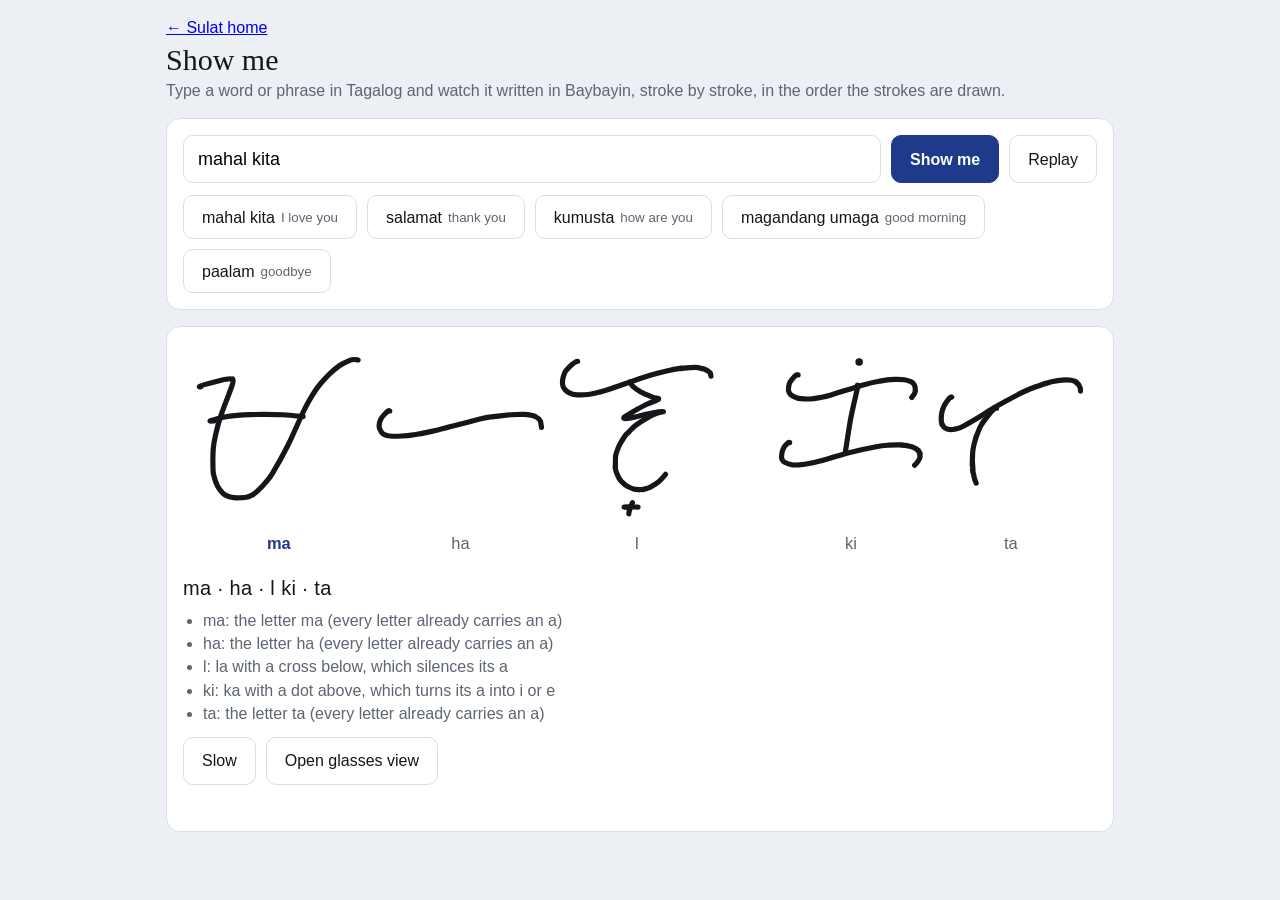
==== commit 6a99e876: "Phone home page, glasses setup page, glasses launcher moves to glasses.html" ====
--- a/animate.html
+++ b/animate.html
@@ -191,6 +191,7 @@
 </head>
 <body>
 <div class="wrap">
+  <p style="margin:0 0 4px"><a href="index.html?view=phone">&larr; Sulat home</a></p>
   <h1>Show me</h1>
   <p class="lede">Type a word or phrase in Tagalog and watch it written in Baybayin, stroke by stroke, in the order the strokes are drawn.</p>
 
@@ -274,6 +275,7 @@
   // Sound never blocks the lesson: a failed play is silently ignored.
   var AUDIO_PHRASES = { 'mahal kita': 1, salamat: 1, kumusta: 1, 'magandang umaga': 1, paalam: 1 };
   function playAudio(name) {
+    try { if (window.localStorage.getItem('sulat.sound') === 'off') { return; } } catch (e) { /* storage unavailable: sound stays on */ }
     try {
       var p = new Audio('audio/' + name + '.mp3').play();
       if (p && p.catch) { p.catch(function () { /* no sound: keep going */ }); }
@@ -483,7 +485,7 @@
     if (lensMode === 'checking') { return; } // ignore while checking
     if (lensMode === 'verdict' && lastVerdict === 'good') {
       var units = lensUnits();
-      if (unitIndex + 1 >= units.length) { go('index.html'); return; }
+      if (unitIndex + 1 >= units.length) { go('glasses.html'); return; }
       unitIndex += 1;
       renderLensUnit();
       return;
@@ -682,7 +684,7 @@
         renderLensUnit();
       }
       else if (e.key === 'ArrowDown') { e.preventDefault(); openTry(); }
-      else if (e.key === 'ArrowUp') { e.preventDefault(); if (lensMode === 'show') { go('index.html'); } else { renderLensUnit(); } }
+      else if (e.key === 'ArrowUp') { e.preventDefault(); if (lensMode === 'show') { go('glasses.html'); } else { renderLensUnit(); } }
       else if ((e.key === 'Enter' || e.key === ' ') && e.target !== $('lensReplay')) {
         e.preventDefault();
         lensPrimary();
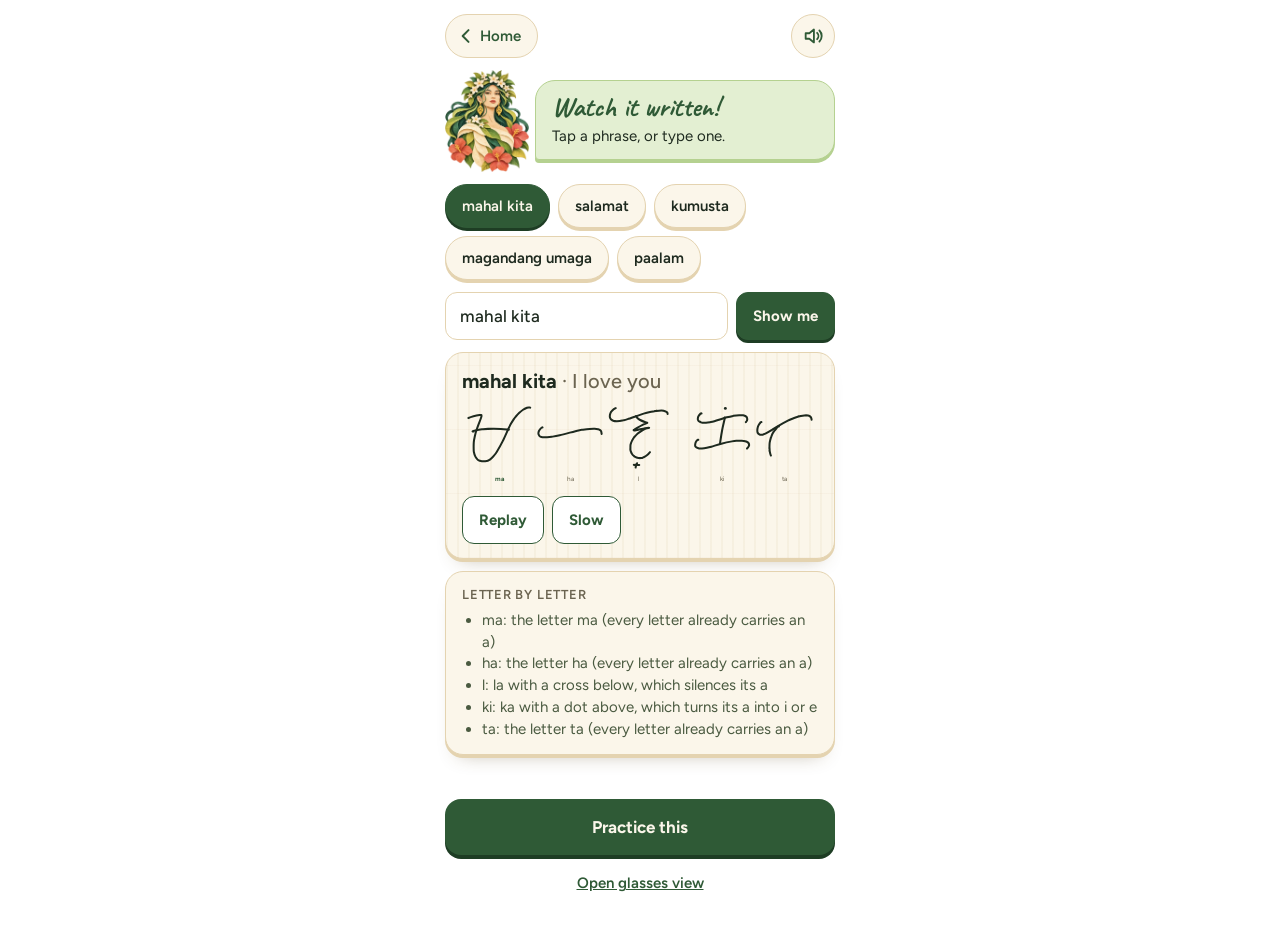
==== commit 22b41136: "Phone Show me restyled; home bubble line break" ====
--- a/animate.html
+++ b/animate.html
@@ -8,68 +8,37 @@
   // Runs before anything is drawn, so the glasses never flash the light page layout.
   if (/[?&]view=glasses(&|$)/.test(window.location.search)) { document.documentElement.className += ' glasses'; }
 </script>
+<link rel="icon" href="img/favicon.png">
+<link rel="apple-touch-icon" href="img/apple-touch-icon.png">
+<link rel="stylesheet" href="phone.css">
 <style>
-  :root {
-    --page: #eceff3;
-    --card: #ffffff;
-    --ink: #14161a;
-    --quiet: #5d6572;
-    --line: #d9dde3;
-    --accent: #1f3a8a;
-  }
-  * { box-sizing: border-box; }
-  html, body { margin: 0; }
-  body {
-    background: var(--page);
-    color: var(--ink);
-    font: 16px/1.45 -apple-system, BlinkMacSystemFont, "Segoe UI", Roboto, Helvetica, Arial, sans-serif;
-  }
-  .wrap {
-    max-width: 980px;
-    margin: 0 auto;
-    padding: 16px;
-    padding-left: max(16px, env(safe-area-inset-left));
-    padding-right: max(16px, env(safe-area-inset-right));
-  }
-  h1 { margin: 4px 0 2px; font: 400 30px Georgia, "Times New Roman", serif; }
-  .lede { margin: 0 0 16px; color: var(--quiet); }
-  .card { background: var(--card); border: 1px solid var(--line); border-radius: 14px; padding: 16px; margin-bottom: 16px; }
-  .row { display: flex; flex-wrap: wrap; gap: 10px; align-items: center; }
-  input[type="text"] {
-    flex: 1 1 260px;
-    min-height: 48px;
-    padding: 0 14px;
-    font: inherit;
-    font-size: 18px;
-    border: 1px solid var(--line);
-    border-radius: 10px;
-  }
-  button, .btn {
-    font: inherit;
-    min-height: 48px;
-    padding: 0 18px;
-    border-radius: 10px;
-    border: 1px solid var(--line);
-    background: #fff;
-    color: var(--ink);
-    cursor: pointer;
-    text-decoration: none;
-    display: inline-flex;
-    align-items: center;
-    touch-action: manipulation;
-  }
-  button.primary { background: var(--accent); border-color: var(--accent); color: #fff; font-weight: 600; }
-  button[aria-pressed="true"] { box-shadow: inset 0 0 0 2px var(--accent); border-color: var(--accent); }
-  button:focus-visible, input:focus-visible, .btn:focus-visible { outline: 3px solid var(--accent); outline-offset: 2px; }
-  .starters { margin-top: 12px; }
-  .starters button { min-height: 44px; }
-  .starters small { color: var(--quiet); margin-left: 6px; }
-  #stage svg { display: block; width: 100%; height: auto; max-height: 340px; color: var(--ink); }
-  #stage .label { fill: var(--quiet); font-family: -apple-system, Helvetica, Arial, sans-serif; }
-  #stage .label.active { fill: var(--accent); font-weight: 700; }
-  #syllables { margin: 12px 0 4px; font-size: 20px; letter-spacing: 0.02em; }
-  #breakdown { margin: 6px 0 0; padding-left: 20px; color: var(--quiet); }
-  #status { min-height: 1.4em; color: var(--quiet); margin: 8px 0 0; }
+  /* Phone Show me: cream paper, leaf green, Marina's note. Shared look lives in phone.css. */
+  .page.wrap { gap: 12px; }
+  .marina img { width: 84px; }
+  .bubble .hi { font-size: 28px; }
+  .bubble .say { white-space: nowrap; font-size: 15px; }
+  .back { display: inline-flex; align-items: center; gap: 4px; min-height: 44px; padding: 0 16px 0 10px; border-radius: 999px; background: var(--cream); border: 1.5px solid var(--tan); color: var(--leaf); font: 600 15px Figtree, sans-serif; text-decoration: none; }
+  .starters { display: flex; flex-wrap: wrap; gap: 8px; }
+  .starters button { min-height: 44px; padding: 0 16px; border: 1.5px solid var(--tan); border-radius: 999px; background: var(--cream); color: var(--ink); font: 600 15px Figtree, sans-serif; white-space: nowrap; box-shadow: 0 3px 0 var(--tan); cursor: pointer; touch-action: manipulation; }
+  .starters button small { display: none; }
+  .starters button[aria-pressed="true"] { background: var(--leaf); border-color: var(--leaf); color: var(--cream); box-shadow: 0 3px 0 var(--leaf-dark); }
+  .typeit { display: flex; gap: 8px; }
+  .typeit input { flex: 1; min-width: 0; min-height: 48px; padding: 0 14px; font: 500 17px Figtree, sans-serif; color: var(--ink); background: #FFFFFF; border: 1.5px solid var(--tan); border-radius: 12px; }
+  .typeit button, .smallbtn { min-height: 48px; padding: 0 16px; border-radius: 12px; border: 1.5px solid var(--leaf); background: #FFFFFF; color: var(--leaf); font: 700 15px Figtree, sans-serif; white-space: nowrap; cursor: pointer; touch-action: manipulation; }
+  .typeit button.go { background: var(--leaf); color: var(--cream); box-shadow: 0 3px 0 var(--leaf-dark); }
+  .smallbtn[aria-pressed="true"] { background: var(--sage); border-color: var(--leaf); }
+  .panel { padding: 14px 16px; background-color: var(--cream); border: 1.5px solid var(--tan); border-radius: 18px; box-shadow: 0 3px 0 var(--tan), 0 12px 20px -14px rgba(91,70,30,0.45); }
+  #phraseTitle { font-size: 20px; font-weight: 700; margin-bottom: 6px; }
+  #phraseTitle span { font-weight: 500; color: var(--muted); }
+  #stage svg { display: block; width: 100%; height: auto; max-height: 320px; color: var(--ink); }
+  #stage .label { fill: var(--muted); font-family: Figtree, system-ui, sans-serif; }
+  #stage .label.active { fill: var(--leaf); font-weight: 700; }
+  .controls { display: flex; gap: 8px; margin-top: 10px; }
+  #syllables { position: absolute; left: -9999px; }
+  .panel h2 { margin: 0 0 6px; font-size: 13px; font-weight: 600; letter-spacing: 0.06em; text-transform: uppercase; color: var(--muted); }
+  #breakdown { margin: 0; padding-left: 20px; color: var(--quiet); font-size: 15px; line-height: 1.45; }
+  #status { min-height: 1.4em; color: var(--muted); margin: 0; font-size: 14px; }
+  .actions { margin-top: auto; display: flex; flex-direction: column; gap: 6px; }
 
   /* Glasses view: 600x600, black is see-through on the Display. Lines, not fills.
      Fonts are local files so Show me never needs the network beyond the pack. */
@@ -190,30 +159,48 @@
 </style>
 </head>
 <body>
-<div class="wrap">
-  <p style="margin:0 0 4px"><a href="index.html?view=phone">&larr; Sulat home</a></p>
-  <h1>Show me</h1>
-  <p class="lede">Type a word or phrase in Tagalog and watch it written in Baybayin, stroke by stroke, in the order the strokes are drawn.</p>
-
-  <div class="card">
-    <div class="row">
-      <label for="phrase" style="position:absolute;left:-9999px">Phrase</label>
-      <input id="phrase" type="text" value="mahal kita" autocomplete="off" autocapitalize="off" spellcheck="false">
-      <button id="go" type="button" class="primary">Show me</button>
-      <button id="replay" type="button">Replay</button>
+<div class="page wrap">
+  <div class="bar">
+    <a class="back" href="index.html?view=phone"><svg width="20" height="20" viewBox="0 0 24 24" fill="none" stroke="currentColor" stroke-width="2.4" stroke-linecap="round" stroke-linejoin="round" aria-hidden="true"><path d="M15 5l-7 7 7 7"></path></svg>Home</a>
+    <button type="button" class="iconbtn" id="sound" aria-pressed="false" aria-label="Sound on. Tap to turn off"><svg class="on" width="22" height="22" viewBox="0 0 24 24" fill="none" stroke="currentColor" stroke-width="2" stroke-linecap="round" stroke-linejoin="round" aria-hidden="true"><path d="M4 9h4l5-4v14l-5-4H4z"></path><path d="M16.5 8.5a5 5 0 0 1 0 7"></path><path d="M19 6a8.5 8.5 0 0 1 0 12"></path></svg><svg class="off" width="22" height="22" viewBox="0 0 24 24" fill="none" stroke="currentColor" stroke-width="2" stroke-linecap="round" stroke-linejoin="round" aria-hidden="true"><path d="M4 9h4l5-4v14l-5-4H4z"></path><path d="M17 9l5 6M22 9l-5 6"></path></svg></button>
+  </div>
+
+  <div class="marina">
+    <img src="img/marina.webp" alt="Marina">
+    <div class="bubble">
+      <p class="hi">Watch it written!</p>
+      <p class="say">Tap a phrase, or type one.</p>
     </div>
-    <div class="row starters" id="starters"></div>
-  </div>
-
-  <div class="card">
+  </div>
+
+  <div class="starters" id="starters"></div>
+
+  <div class="typeit">
+    <label for="phrase" style="position:absolute;left:-9999px">Phrase</label>
+    <input id="phrase" type="text" value="mahal kita" autocomplete="off" autocapitalize="off" spellcheck="false">
+    <button id="go" type="button" class="go">Show me</button>
+  </div>
+
+  <div class="panel bamboo">
+    <div id="phraseTitle"></div>
     <div id="stage" aria-live="polite"></div>
     <p id="syllables"></p>
+    <div class="controls">
+      <button id="replay" type="button" class="smallbtn">Replay</button>
+      <button id="slow" type="button" class="smallbtn" aria-pressed="false">Slow</button>
+    </div>
+  </div>
+
+  <div class="panel">
+    <h2>Letter by letter</h2>
     <ul id="breakdown"></ul>
-    <div class="row" style="margin-top:12px">
-      <button id="slow" type="button" aria-pressed="false">Slow</button>
-      <a id="lensLink" class="btn" href="#">Open glasses view</a>
-    </div>
-    <p id="status" role="status"></p>
+  </div>
+
+  <p id="status" role="status"></p>
+
+  <div class="actions">
+    <a id="practiceLink" class="btn" href="practice.html">Practice this</a>
+    <a id="lensLink" class="btn quiet" href="#">Open glasses view</a>
   </div>
 </div>
 
@@ -337,7 +324,16 @@
     };
   }
 
+  function markStarters() {
+    var key = String(input.value || '').toLowerCase().trim().replace(/\s+/g, ' ');
+    Array.prototype.forEach.call($('starters').children, function (b) {
+      b.setAttribute('aria-pressed', b.firstChild && b.firstChild.nodeValue === key ? 'true' : 'false');
+    });
+  }
   function updateLensLink() {
+    var pl = $('practiceLink');
+    if (pl) { pl.href = 'practice.html?text=' + encodeURIComponent(input.value); }
+    markStarters();
     var q = new URLSearchParams({ view: 'glasses', text: input.value });
     if (speed < 1) { q.set('speed', 'slow'); }
     $('lensLink').href = '?' + q.toString();
@@ -347,6 +343,8 @@
     if (!pack) { return; }
     words = Sulat.syllabify(input.value);
     updateLensLink();
+    var g = glossFor(input.value);
+    $('phraseTitle').innerHTML = escLensTip(String(input.value).trim()) + (g ? ' <span>· ' + escLensTip(g) + '</span>' : '');
     if (!words.length) { $('stage').innerHTML = ''; $('syllables').textContent = ''; $('breakdown').innerHTML = ''; return; }
     var lay = Sulat.layout(pack, words);
     var c = null;
@@ -704,5 +702,15 @@
   });
 })();
 </script>
+<script>
+(function () {
+  'use strict';
+  var btn = document.getElementById('sound');
+  function off() { try { return window.localStorage.getItem('sulat.sound') === 'off'; } catch (e) { return false; } }
+  function paint() { var o = off(); btn.setAttribute('aria-pressed', o ? 'true' : 'false'); btn.setAttribute('aria-label', o ? 'Sound off. Tap to turn on' : 'Sound on. Tap to turn off'); }
+  btn.addEventListener('click', function () { try { window.localStorage.setItem('sulat.sound', off() ? 'on' : 'off'); } catch (e) { /* private mode */ } paint(); });
+  paint();
+})();
+</script>
 </body>
 </html>
--- a/phone.css
+++ b/phone.css
@@ -0,0 +1,33 @@
+/* Sulat phone look: white ground, cream paper cards, tan edges, leaf green, hibiscus highlights.
+   Shared by every phone page. Fonts are local files. */
+@font-face { font-family: 'Figtree'; src: url('fonts/figtree.woff2') format('woff2'); font-weight: 300 900; font-display: swap; }
+@font-face { font-family: 'Caveat'; src: url('fonts/caveat.woff2') format('woff2'); font-weight: 400 700; font-display: swap; }
+:root { --leaf: #2F5A36; --leaf-dark: #1E3D24; --cream: #FBF6EA; --tan: #E4D3B0; --sage: #E3EFD2; --sage-edge: #B5D190; --ink: #1E2A1F; --quiet: #4A5A40; --muted: #6B6450; --hib: #D9553F; --gold: #E6B43C; }
+* { box-sizing: border-box; }
+html, body { margin: 0; background: #FFFFFF; color: var(--ink); }
+body { font-family: Figtree, system-ui, -apple-system, "Segoe UI", sans-serif; font-size: 16px; line-height: 1.4; }
+.page { max-width: 430px; margin: 0 auto; min-height: 100vh; padding: 14px 20px 26px; padding-left: max(20px, env(safe-area-inset-left)); padding-right: max(20px, env(safe-area-inset-right)); display: flex; flex-direction: column; gap: 14px; }
+a { color: var(--leaf); }
+.bar { display: flex; align-items: center; justify-content: space-between; gap: 10px; min-height: 44px; }
+.bar img { width: 92px; height: auto; display: block; }
+.iconbtn { width: 44px; height: 44px; border-radius: 22px; border: 1.5px solid var(--tan); background: var(--cream); color: var(--leaf); display: flex; align-items: center; justify-content: center; padding: 0; cursor: pointer; flex: none; touch-action: manipulation; }
+.iconbtn:focus-visible, .card:focus-visible, .btn:focus-visible, .pill:focus-visible { outline: 3px solid var(--leaf); outline-offset: 2px; }
+.iconbtn .off { display: none; }
+.iconbtn[aria-pressed="true"] .on { display: none; }
+.iconbtn[aria-pressed="true"] .off { display: block; }
+.bamboo { background-image: repeating-linear-gradient(90deg, rgba(185,151,95,0.07) 0 2px, transparent 2px 11px), repeating-linear-gradient(0deg, rgba(185,151,95,0.05) 0 1px, transparent 1px 64px); }
+.marina { display: flex; align-items: flex-end; gap: 6px; }
+.marina img { width: 104px; height: auto; display: block; flex: none; }
+.bubble { flex: 1; margin-bottom: 12px; padding: 12px 16px; background: var(--sage); border: 1.5px solid var(--sage-edge); border-radius: 20px 20px 20px 4px; box-shadow: 0 3px 0 var(--sage-edge); min-width: 0; }
+.bubble .hi { margin: 0; font-family: Caveat, cursive; font-size: 28px; font-weight: 700; line-height: 1; color: var(--leaf); white-space: nowrap; }
+.bubble .say { margin: 6px 0 0; font-size: 16px; line-height: 1.3; }
+.card { display: flex; gap: 14px; align-items: flex-start; padding: 16px; text-decoration: none; color: var(--ink); background-color: var(--cream); border: 1.5px solid var(--tan); border-radius: 18px; box-shadow: 0 3px 0 var(--tan), 0 12px 20px -14px rgba(91,70,30,0.45); }
+.card .badge { width: 52px; height: 52px; border-radius: 14px; background: var(--leaf); color: var(--cream); display: flex; align-items: center; justify-content: center; flex: none; }
+.card .title { display: block; font-size: 19px; font-weight: 700; }
+.card .desc { display: block; margin-top: 4px; font-size: 15px; line-height: 1.35; color: var(--quiet); }
+.tag { display: inline-block; margin-top: 8px; font-size: 13px; font-weight: 600; color: #A8402E; background: #FBE3DC; border-radius: 999px; padding: 3px 10px; }
+.btn { display: flex; align-items: center; justify-content: center; text-align: center; text-decoration: none; min-height: 56px; border-radius: 16px; border: 0; background: var(--leaf); color: var(--cream); font: 700 17px Figtree, sans-serif; box-shadow: 0 4px 0 var(--leaf-dark); cursor: pointer; touch-action: manipulation; }
+.btn.quiet { min-height: 44px; background: transparent; color: var(--leaf); box-shadow: none; font-weight: 600; font-size: 15px; text-decoration: underline; }
+.pill { min-height: 44px; padding: 0 12px; border-radius: 999px; font: 500 13px Figtree, sans-serif; white-space: nowrap; display: inline-flex; align-items: center; }
+.pill.on { background: var(--leaf); color: var(--cream); border: 0; font-weight: 600; padding: 0 14px; font-size: 14px; }
+.pill.soon { border: 1.5px dashed #CDBF9F; background: #FFFFFF; color: var(--muted); }
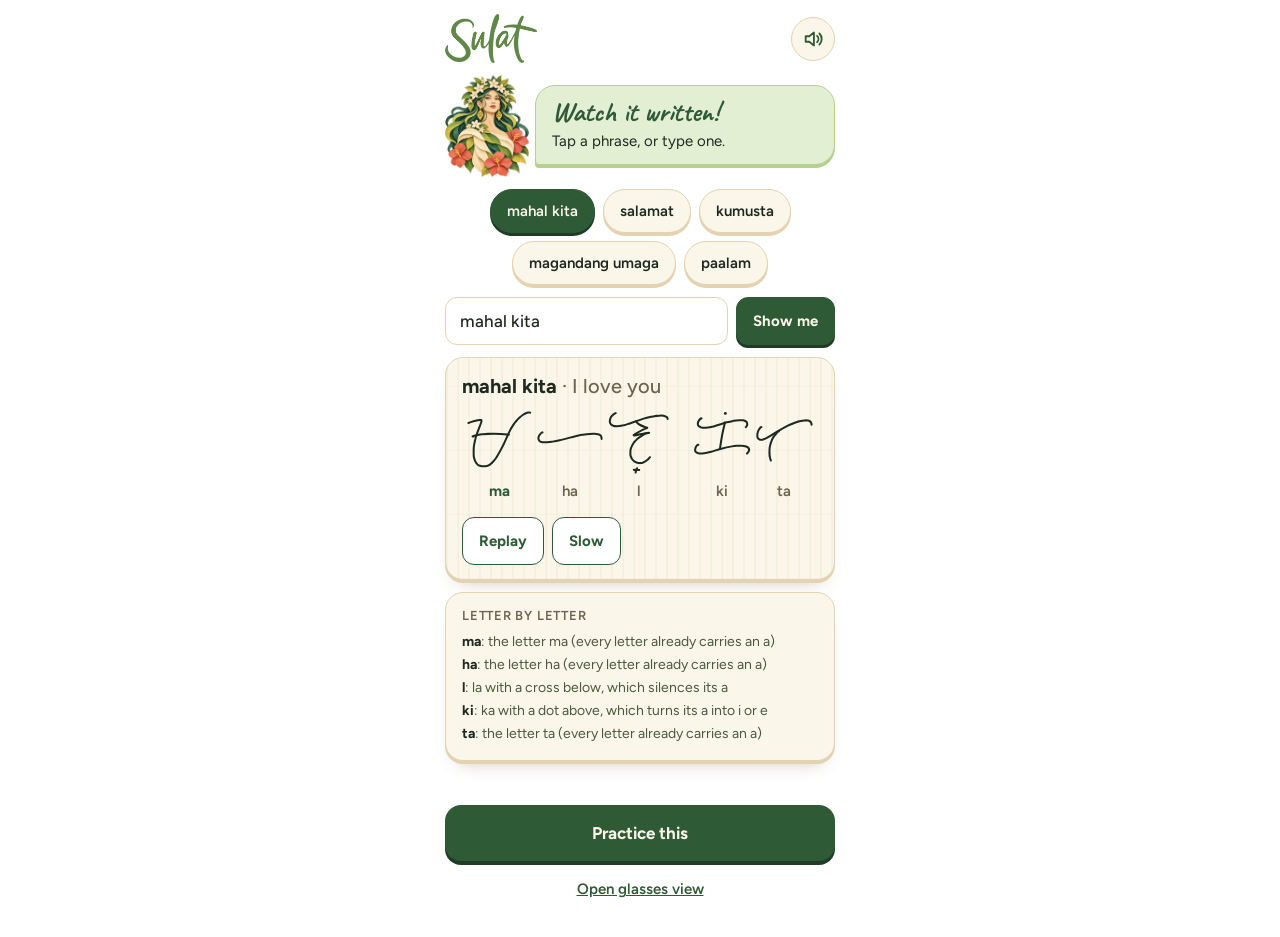
==== commit d7673e52: "Phone Show me: logo home link, centered pills, smaller one-line notes, larger labels" ====
--- a/animate.html
+++ b/animate.html
@@ -17,8 +17,7 @@
   .marina img { width: 84px; }
   .bubble .hi { font-size: 28px; }
   .bubble .say { white-space: nowrap; font-size: 15px; }
-  .back { display: inline-flex; align-items: center; gap: 4px; min-height: 44px; padding: 0 16px 0 10px; border-radius: 999px; background: var(--cream); border: 1.5px solid var(--tan); color: var(--leaf); font: 600 15px Figtree, sans-serif; text-decoration: none; }
-  .starters { display: flex; flex-wrap: wrap; gap: 8px; }
+  .starters { display: flex; flex-wrap: wrap; justify-content: center; gap: 8px; }
   .starters button { min-height: 44px; padding: 0 16px; border: 1.5px solid var(--tan); border-radius: 999px; background: var(--cream); color: var(--ink); font: 600 15px Figtree, sans-serif; white-space: nowrap; box-shadow: 0 3px 0 var(--tan); cursor: pointer; touch-action: manipulation; }
   .starters button small { display: none; }
   .starters button[aria-pressed="true"] { background: var(--leaf); border-color: var(--leaf); color: var(--cream); box-shadow: 0 3px 0 var(--leaf-dark); }
@@ -31,12 +30,14 @@
   #phraseTitle { font-size: 20px; font-weight: 700; margin-bottom: 6px; }
   #phraseTitle span { font-weight: 500; color: var(--muted); }
   #stage svg { display: block; width: 100%; height: auto; max-height: 320px; color: var(--ink); }
-  #stage .label { fill: var(--muted); font-family: Figtree, system-ui, sans-serif; }
+  #stage .label { fill: var(--muted); font-family: Figtree, system-ui, sans-serif; font-weight: 600; }
   #stage .label.active { fill: var(--leaf); font-weight: 700; }
   .controls { display: flex; gap: 8px; margin-top: 10px; }
   #syllables { position: absolute; left: -9999px; }
   .panel h2 { margin: 0 0 6px; font-size: 13px; font-weight: 600; letter-spacing: 0.06em; text-transform: uppercase; color: var(--muted); }
-  #breakdown { margin: 0; padding-left: 20px; color: var(--quiet); font-size: 15px; line-height: 1.45; }
+  #breakdown { margin: 0; padding: 0; list-style: none; color: var(--quiet); font-size: clamp(12px, 3.45vw, 14px); line-height: 1.5; }
+  #breakdown li { margin: 2px 0; }
+  #breakdown li b { color: var(--ink); font-weight: 700; }
   #status { min-height: 1.4em; color: var(--muted); margin: 0; font-size: 14px; }
   .actions { margin-top: auto; display: flex; flex-direction: column; gap: 6px; }
 
@@ -161,7 +162,7 @@
 <body>
 <div class="page wrap">
   <div class="bar">
-    <a class="back" href="index.html?view=phone"><svg width="20" height="20" viewBox="0 0 24 24" fill="none" stroke="currentColor" stroke-width="2.4" stroke-linecap="round" stroke-linejoin="round" aria-hidden="true"><path d="M15 5l-7 7 7 7"></path></svg>Home</a>
+    <a href="index.html?view=phone" aria-label="Sulat home"><img src="img/wordmark-green.png" alt="Sulat"></a>
     <button type="button" class="iconbtn" id="sound" aria-pressed="false" aria-label="Sound on. Tap to turn off"><svg class="on" width="22" height="22" viewBox="0 0 24 24" fill="none" stroke="currentColor" stroke-width="2" stroke-linecap="round" stroke-linejoin="round" aria-hidden="true"><path d="M4 9h4l5-4v14l-5-4H4z"></path><path d="M16.5 8.5a5 5 0 0 1 0 7"></path><path d="M19 6a8.5 8.5 0 0 1 0 12"></path></svg><svg class="off" width="22" height="22" viewBox="0 0 24 24" fill="none" stroke="currentColor" stroke-width="2" stroke-linecap="round" stroke-linejoin="round" aria-hidden="true"><path d="M4 9h4l5-4v14l-5-4H4z"></path><path d="M17 9l5 6M22 9l-5 6"></path></svg></button>
   </div>
 
@@ -348,8 +349,10 @@
     if (!words.length) { $('stage').innerHTML = ''; $('syllables').textContent = ''; $('breakdown').innerHTML = ''; return; }
     var lay = Sulat.layout(pack, words);
     var c = null;
+    var stageW = $('stage').clientWidth || 318;
     c = Sulat.render($('stage'), pack, lay, {
       labels: true,
+      labelSize: Math.max(70, 15 * lay.viewBox[2] / stageW),
       ariaLabel: input.value + ' in Baybayin',
       onGlyph: highlighter(function () { return c ? c.labels : []; })
     });
@@ -363,7 +366,11 @@
     words.forEach(function (w) {
       w.tokens.forEach(function (t) {
         var li = document.createElement('li');
-        li.textContent = Sulat.describe(t);
+        var d = Sulat.describe(t), k = d.indexOf(':');
+        var bold = document.createElement('b');
+        bold.textContent = k > 0 ? d.slice(0, k) : d;
+        li.appendChild(bold);
+        if (k > 0) { li.appendChild(document.createTextNode(d.slice(k))); }
         list.appendChild(li);
       });
     });
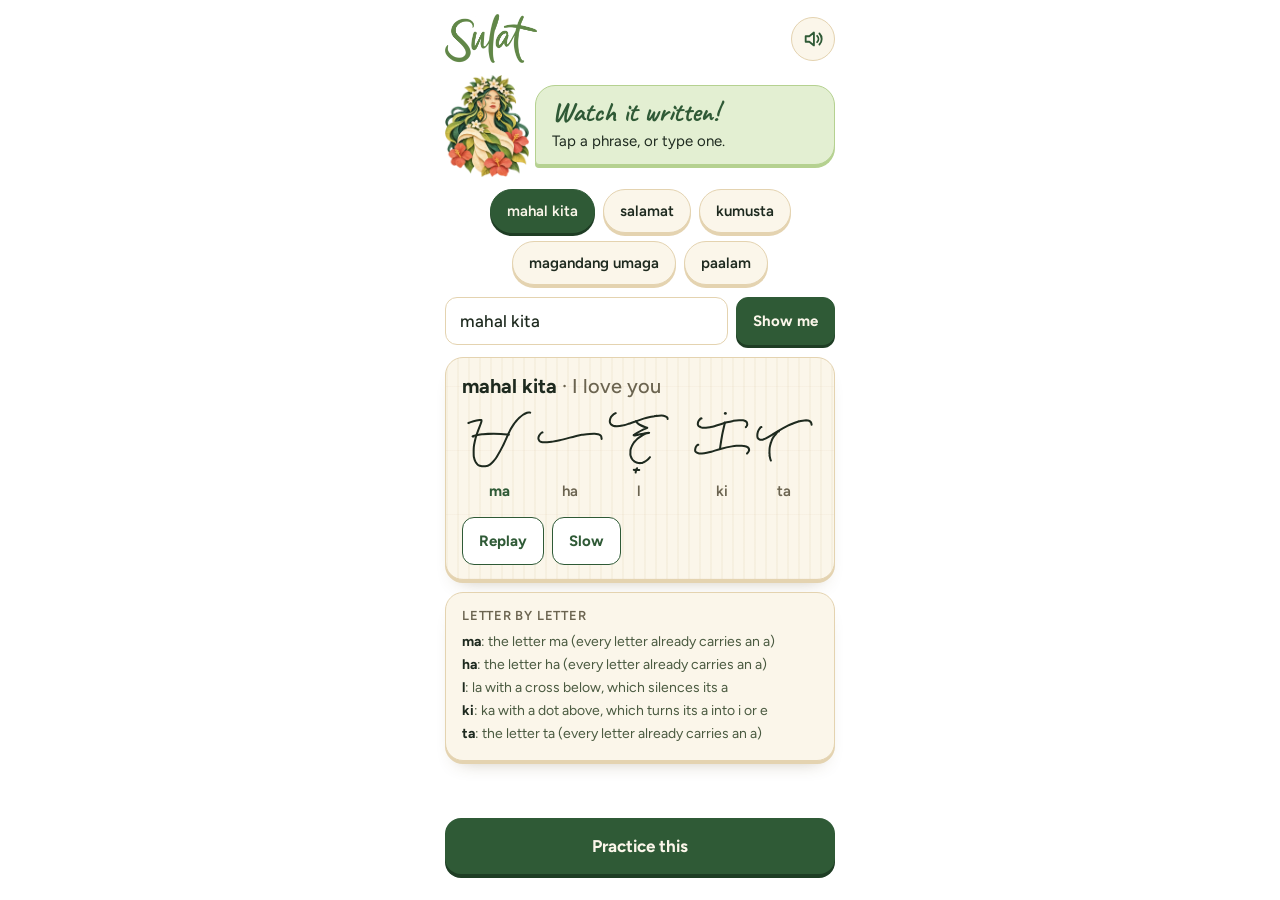
==== commit 810ef96c: "Remove glasses-view link from Show me; add glasses preview link to setup page" ====
--- a/animate.html
+++ b/animate.html
@@ -201,7 +201,6 @@
 
   <div class="actions">
     <a id="practiceLink" class="btn" href="practice.html">Practice this</a>
-    <a id="lensLink" class="btn quiet" href="#">Open glasses view</a>
   </div>
 </div>
 
@@ -337,7 +336,8 @@
     markStarters();
     var q = new URLSearchParams({ view: 'glasses', text: input.value });
     if (speed < 1) { q.set('speed', 'slow'); }
-    $('lensLink').href = '?' + q.toString();
+    var ll = $('lensLink');
+    if (ll) { ll.href = '?' + q.toString(); }
   }
 
   function renderPhrase() {
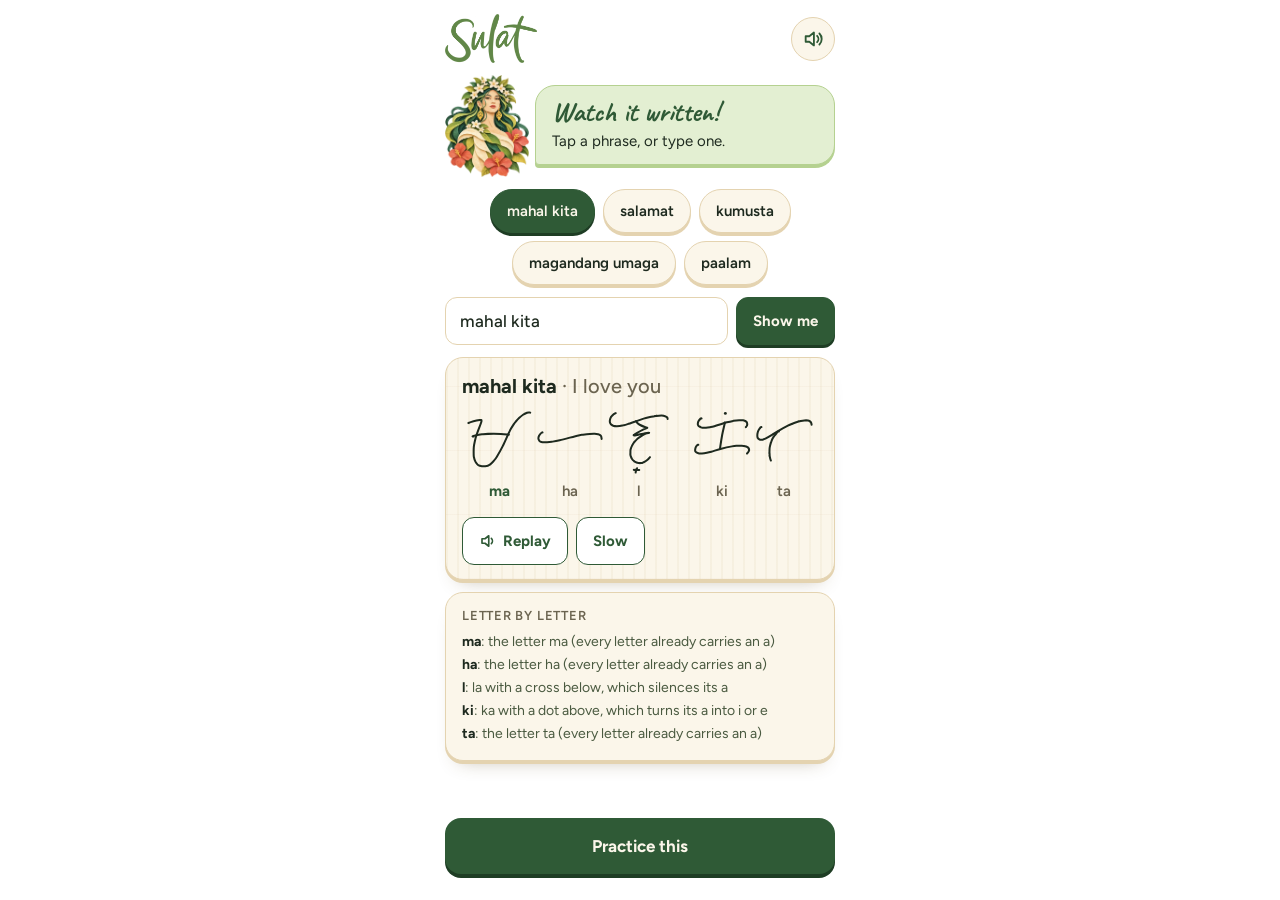
==== commit d43b9c94: "Paper page facelift (photo and desk modes, Marina's answers); Replay speaker icon" ====
--- a/animate.html
+++ b/animate.html
@@ -25,6 +25,7 @@
   .typeit input { flex: 1; min-width: 0; min-height: 48px; padding: 0 14px; font: 500 17px Figtree, sans-serif; color: var(--ink); background: #FFFFFF; border: 1.5px solid var(--tan); border-radius: 12px; }
   .typeit button, .smallbtn { min-height: 48px; padding: 0 16px; border-radius: 12px; border: 1.5px solid var(--leaf); background: #FFFFFF; color: var(--leaf); font: 700 15px Figtree, sans-serif; white-space: nowrap; cursor: pointer; touch-action: manipulation; }
   .typeit button.go { background: var(--leaf); color: var(--cream); box-shadow: 0 3px 0 var(--leaf-dark); }
+  .smallbtn { display: inline-flex; align-items: center; gap: 6px; }
   .smallbtn[aria-pressed="true"] { background: var(--sage); border-color: var(--leaf); }
   .panel { padding: 14px 16px; background-color: var(--cream); border: 1.5px solid var(--tan); border-radius: 18px; box-shadow: 0 3px 0 var(--tan), 0 12px 20px -14px rgba(91,70,30,0.45); }
   #phraseTitle { font-size: 20px; font-weight: 700; margin-bottom: 6px; }
@@ -187,7 +188,7 @@
     <div id="stage" aria-live="polite"></div>
     <p id="syllables"></p>
     <div class="controls">
-      <button id="replay" type="button" class="smallbtn">Replay</button>
+      <button id="replay" type="button" class="smallbtn"><svg width="18" height="18" viewBox="0 0 24 24" fill="none" stroke="currentColor" stroke-width="2.2" stroke-linecap="round" stroke-linejoin="round" aria-hidden="true"><path d="M4 9h4l5-4v14l-5-4H4z"></path><path d="M16.5 8.5a5 5 0 0 1 0 7"></path></svg>Replay</button>
       <button id="slow" type="button" class="smallbtn" aria-pressed="false">Slow</button>
     </div>
   </div>
